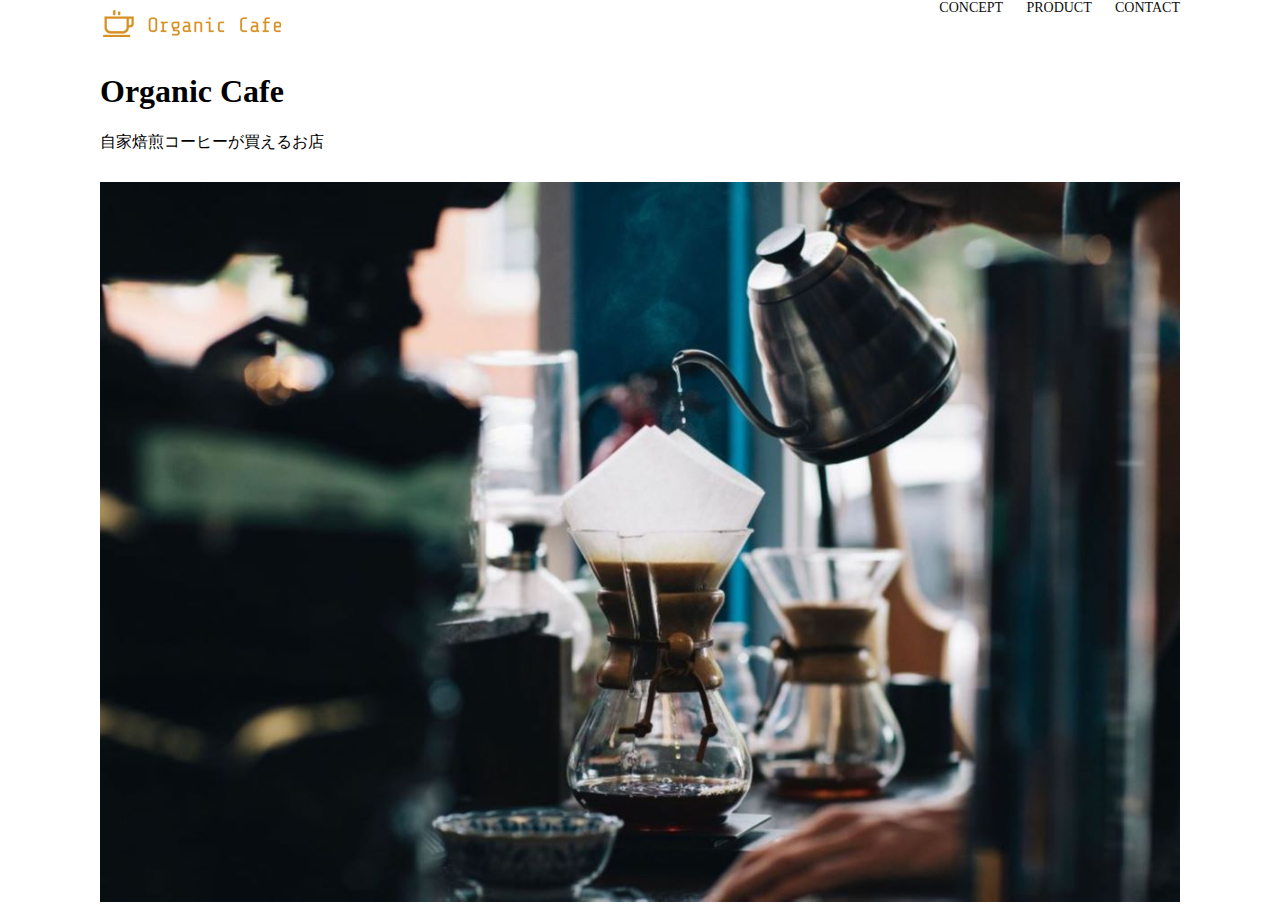
==== html-css-kadai_013/kadai_013/index.html @ dc76007c "Add files via upload" ====
<!DOCTYPE html>
<html>
  <head>
    <title>Organic Cafe</title>
    <meta charset="UTF-8" />
    <meta name="description" content="自家焙煎のコーヒーがお家で楽しめるOrganic Cafe"/>
    <meta name="viewport" content="width=device-width, initial-scale=1.0" />
    <link rel="stylesheet" href="style.css" />
  </head>
  <body>
    <!-- ヘッダー -->
    <header>
      <!-- ロゴ -->
      <a href="index.html" id="logo-sp">
      <img src="../images/logo.png" alt="トップページに戻る"/>
      </a>

      <!-- PC用ナビゲーション -->
      <nav id="nav-pc">
        <a href="index.html#concept">CONCEPT</a>
        <a href="index.html#product">PRODUCT</a>
        <a href="index.html#contact">CONTACT</a>
      </nav>
      <!--スマホ用メニューボタン-->
      <img id="menu-sp" onclick="document.getElementById('nav-sp').style.display = 'block'"
       src="../images/button-menu.png" alt="ナビゲーションを開く">
      </img>
      <!--スマホ用ナビゲーション-->
      <nav id="nav-sp">
        <img id="close" onclick="document.getElementById('nav-sp').style.display = 'none'"
         src="../images/button-close.png" alt="ナビゲーションを閉じる">
        <ul>
          <li><a id="logo-sp" href="index.html" onclick="document.getElementById('nav-sp').style.display = 'none'"><img src="../images/logo-sp.png" alt="トップページに戻る"></a></li>
          <li><a class="menu" href="index.html#concept" onclick="document.getElementById('nav-sp').style.display = 'none'">CONCEPT</a></li>
          <li><a class="menu" href="index.html#product" onclick="document.getElementById('nav-sp').style.display = 'none'">PRODUCT</a></li>
          <li><a class="menu" href="index.html#contact" onclick="document.getElementById('nav-sp').style.display = 'none'">CONTACT</a></li>
        </ul>
      </nav>
    </header>

    <main>
      <article>
        <!-- メインビジュアル -->
        <section id="main-visual">
          <nav id="main-message">
            <h1>Organic Cafe</h1>
            <p>自家焙煎コーヒーが買えるお店</p>
          </nav>
          <img src="../images/main-image.jpg" alt="コーヒーをハンドドリップで淹れる画像"/>
        </section>
      </article>
    </main>
  </body>
</html>
---- html-css-kadai_013/kadai_013/style.css ----
/* PC、スマホ共通スタイル */
#main-visual > img {
  width: 100%;
  height: auto;
}
@media screen and (min-width: 768px) {
  body {
    max-width: 1080px;
    min-width: 960px;
    margin: 0 auto;
  }
  header {
    display: flex;
    justify-content: space-between;
  }
  #nav-sp {
    display: none;
  }
  #logo {
    display: none;
    background-color: yellow;
  }
  #nav-pc {
    text-align: right;
    font-size: 14px;
    margin-left: auto;
  }
  #nav-pc a:link, 
  #nav-pc a:visited,
  #nav-pc a:active {
    color: #0d0d0d;
    text-decoration: none;
  }
  #menu-sp {
    display: none;
  }
  /* ナビゲーションのリンク装飾設定 */
  #nav-pc > a {
    text-decoration: none;
    margin-left: 20px;
  }
  #nav-pc > a:active {
    color: #d0d0d0;
  }
  /* メインビジュアル */
  #main-visual {
    position: relative;
  }
  #main-message {
    position: absolute;
  }
  #main-visual > img {
    width: 100%;
    margin-top: 130px;
  }
}
@media screen and (max-width: 767px) {
  body {
    min-width: 375px;
    margin: 0;
  }
  #nav-pc {
    display: none;
    }
  #menu-sp {
    float: right;
    position: fixed;
    top: 0;
    right: 0;
    background-color: transparent;
    border: none;
    padding: 0;
    z-index: 100;
  }
  #nav-sp {
    background-color: #ce933e;
    position: absolute;
    left: 0;
    top: 0;
    height: 100%;
    width: 100%;
    display: none;
    z-index: 100;
  }
  #nav-sp > a {
    display: block;
  }
  #nav-sp ul {
    padding-left: 0;
  }
  #nav-sp li {
    list-style: none;
  }
  #close {
    position: absolute;
    top: 20px;
    right: 20px;
    background-color: transparent;
    border: none;
  }
  #close img {
    border: none;
  }
  #logo-sp {
    margin: 80px 0 30px 20px;
  }
  #nav-sp .menu {
    text-decoration: none;
    display: block;
    margin-left: 20px;
    margin-right: 20px;
    margin-bottom: 20px;
    height: 44px;
    font-size: 16px;
    background-image: url(../images/arrow.png);
    background-repeat: no-repeat;
    background-position: right top;
  }
  #nav-sp a:link,
  #nav-sp a:visited,
  #nav-sp a:active {
    color: #ffffff;
  }
  #nav-sp a:hover {
    color: #ffffff;
    text-decoration: underline;
  }
}
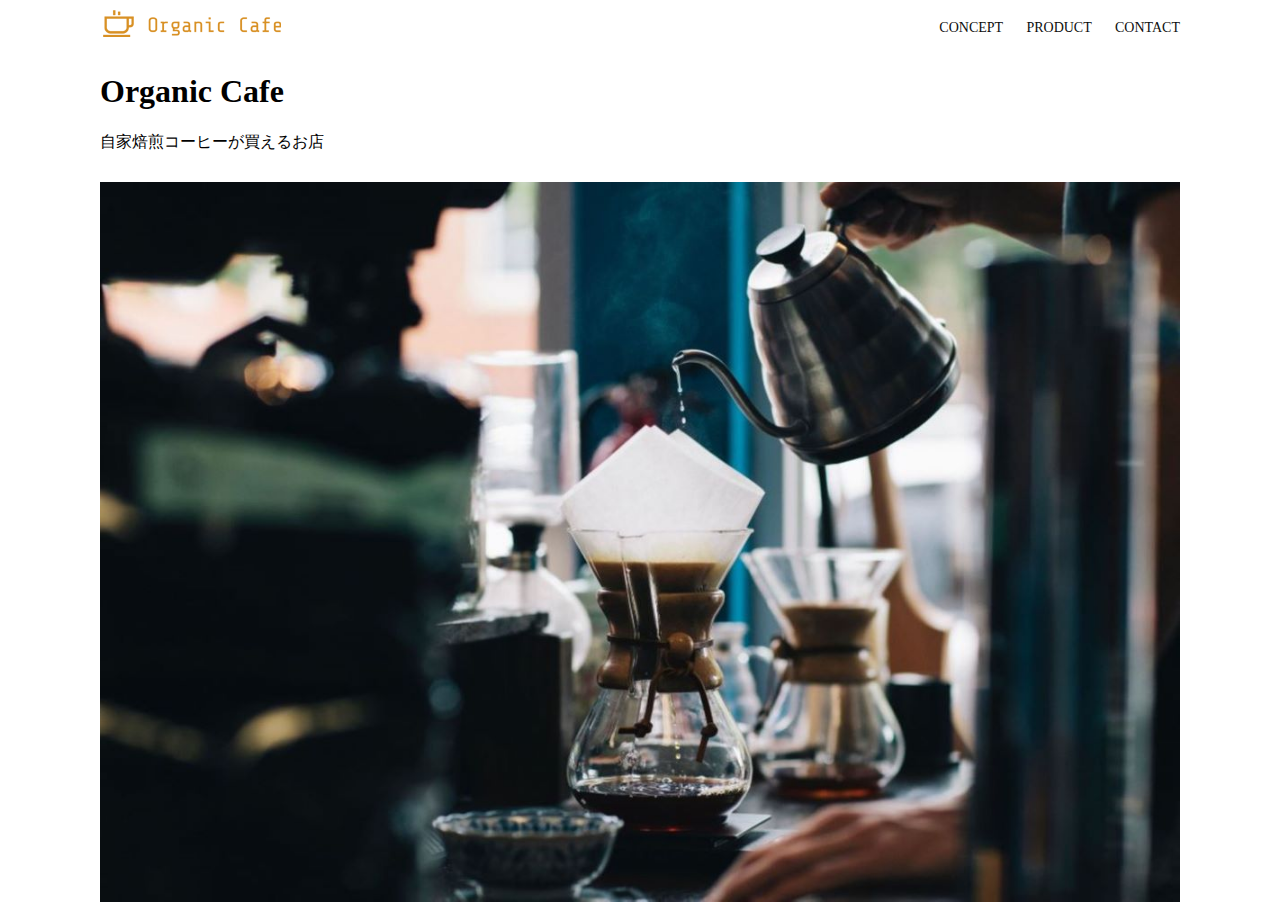
==== commit d08a0bd1: "Add files via upload" ====
--- a/html-css-kadai_013/kadai_013/index.html
+++ b/html-css-kadai_013/kadai_013/index.html
@@ -30,7 +30,7 @@
         <img id="close" onclick="document.getElementById('nav-sp').style.display = 'none'"
          src="../images/button-close.png" alt="ナビゲーションを閉じる">
         <ul>
-          <li><a id="logo-sp" href="index.html" onclick="document.getElementById('nav-sp').style.display = 'none'"><img src="../images/logo-sp.png" alt="トップページに戻る"></a></li>
+          <li id="logo"><a id="logo-sp" href="index.html" onclick="document.getElementById('nav-sp').style.display = 'none'"><img src="../images/logo-sp.png" alt="トップページに戻る"></a></li>
           <li><a class="menu" href="index.html#concept" onclick="document.getElementById('nav-sp').style.display = 'none'">CONCEPT</a></li>
           <li><a class="menu" href="index.html#product" onclick="document.getElementById('nav-sp').style.display = 'none'">PRODUCT</a></li>
           <li><a class="menu" href="index.html#contact" onclick="document.getElementById('nav-sp').style.display = 'none'">CONTACT</a></li>
--- a/html-css-kadai_013/kadai_013/style.css
+++ b/html-css-kadai_013/kadai_013/style.css
@@ -23,6 +23,7 @@
   #nav-pc {
     text-align: right;
     font-size: 14px;
+    margin-top: 20px;
     margin-left: auto;
   }
   #nav-pc a:link, 
@@ -101,7 +102,7 @@
   #close img {
     border: none;
   }
-  #logo-sp {
+  #logo {
     margin: 80px 0 30px 20px;
   }
   #nav-sp .menu {
@@ -109,7 +110,6 @@
     display: block;
     margin-left: 20px;
     margin-right: 20px;
-    margin-bottom: 20px;
     height: 44px;
     font-size: 16px;
     background-image: url(../images/arrow.png);
